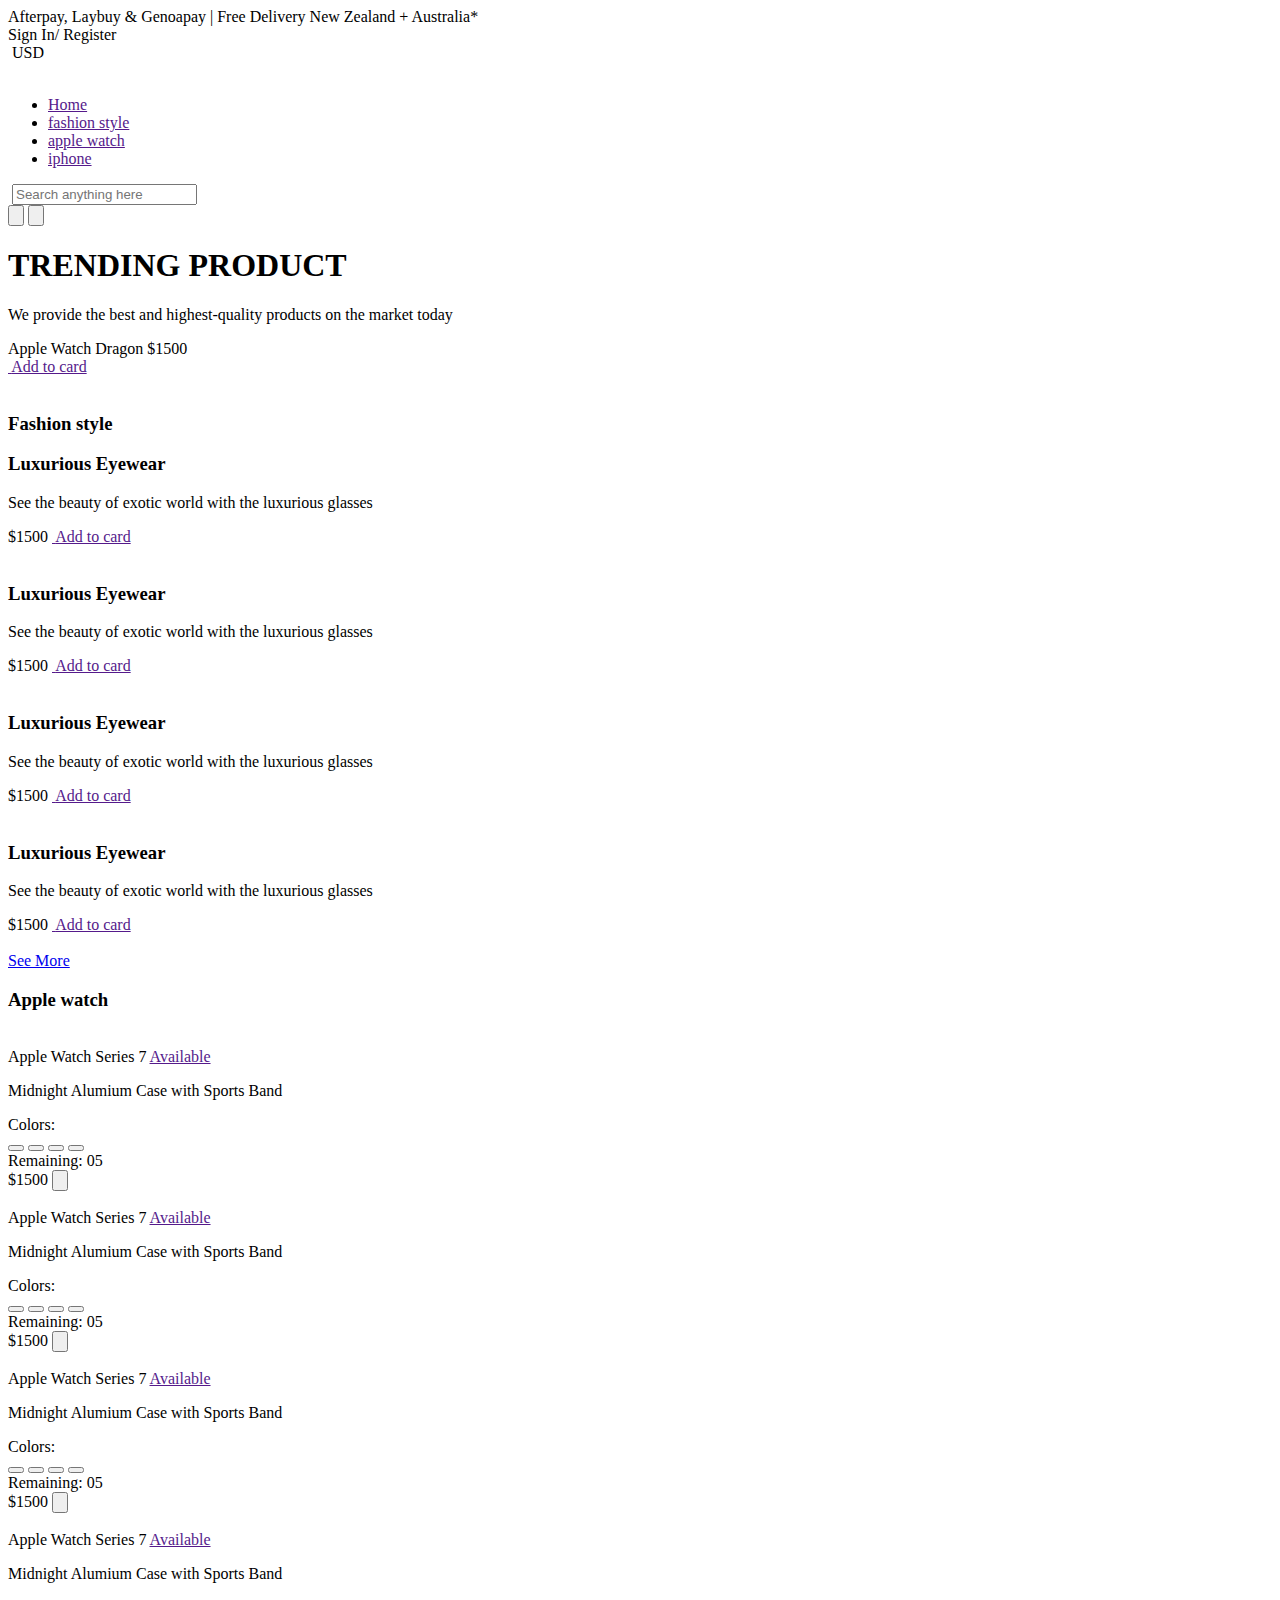
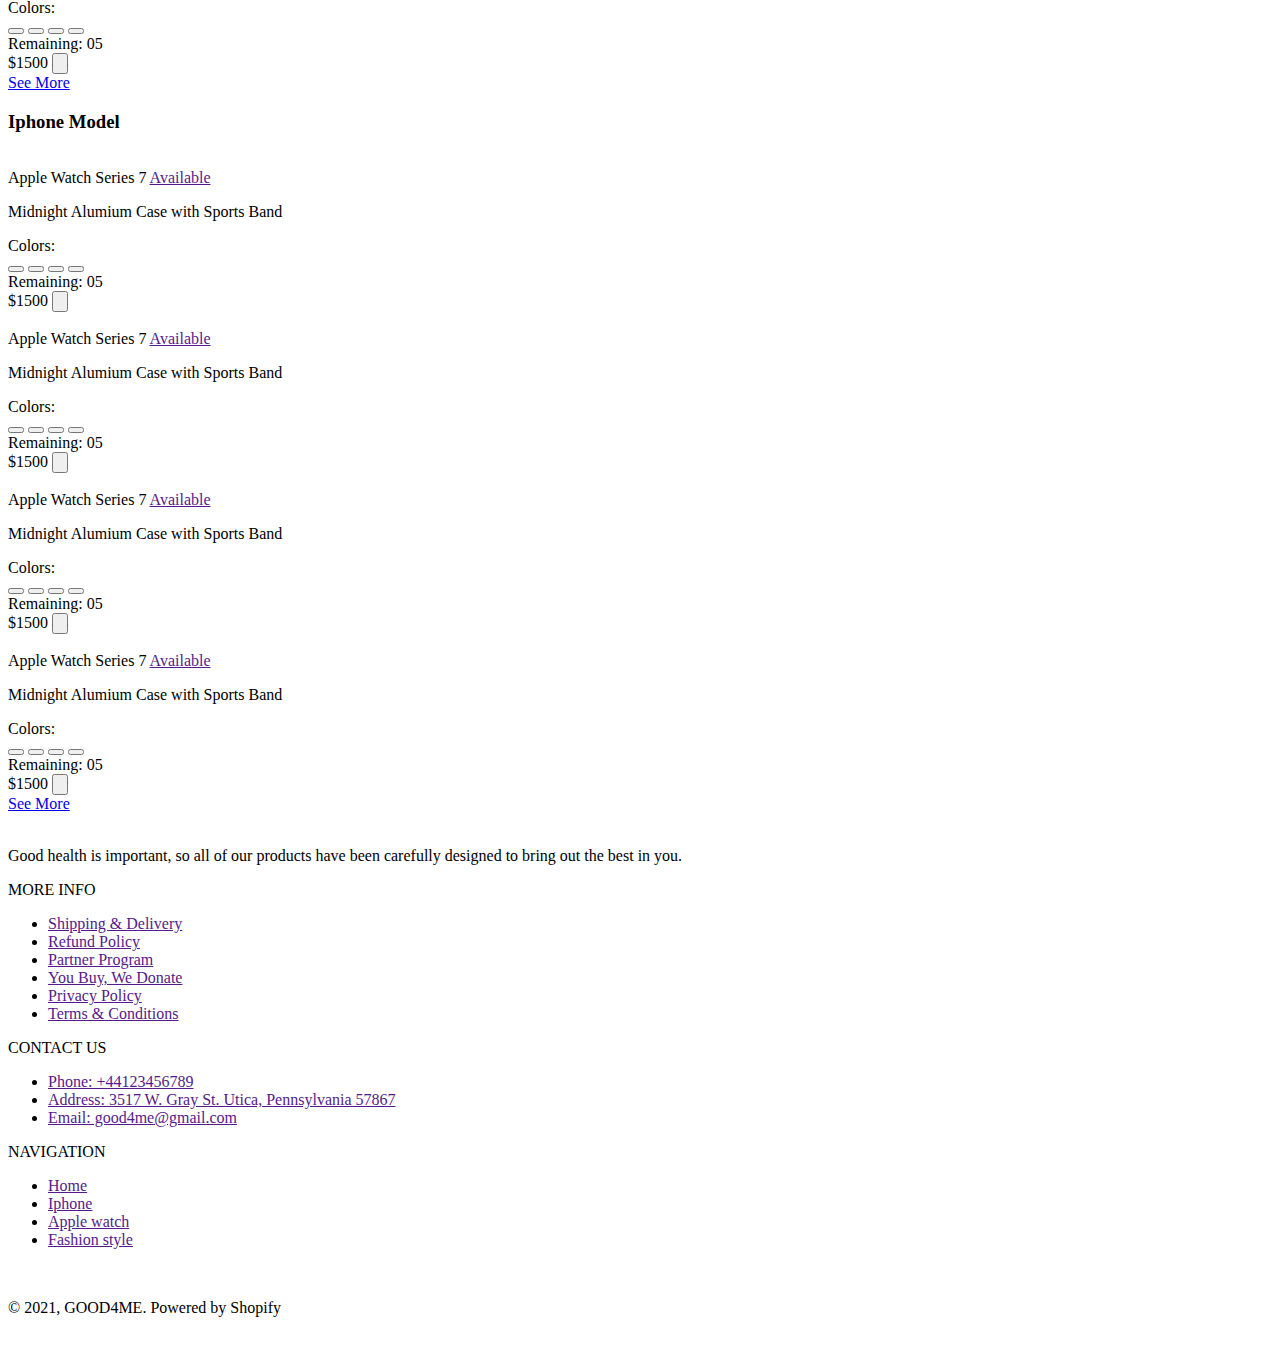
==== index.html @ 27fa1ffb "edit home page icon and class section" ====
<!DOCTYPE html>
<html lang="en">
  <head>
    <meta charset="UTF-8" />
    <meta name="viewport" content="width=device-width, initial-scale=1.0" />
    <title>Document</title>
    <link rel="stylesheet" href="./sass/style/style.css" />
  </head>
  <body>
    <header class="header">
      <div class="header__top">
        <div class="container_fluid">
          <div class="header__wrapper">
            <div class="header__text">
              Afterpay, Laybuy & Genoapay | Free Delivery New Zealand +
              Australia*
            </div>
            <div class="header__auth">
              <div class="header__log">
                <span>Sign In</span>/ <span>Register</span>
              </div>
              <div class="header__language">
                <img srcset="./assets/images/usa.jpg 2x" alt="" />
                <span>USD</span>
                <img srcset="./assets/icons/down.svg" alt="" />
              </div>
            </div>
          </div>
        </div>
      </div>
      <!-- header bottom -->
      <div class="header__bottom">
        <div class="container_fluid">
          <div class="header__bottom_wrapper">
            <div class="header__logo">
              <a href="" class="link_header">
                <img src="./assets/images/logo.png" alt="" />
              </a>
            </div>
            <div class="header__bottom-nav">
              <ul class="nav__header">
                <li><a href="">Home</a></li>
                <li><a href="">fashion style</a></li>
                <li><a href="">apple watch</a></li>
                <li><a href="">iphone</a></li>
              </ul>
            </div>
            <!-- header-bottom cart -->
            <div class="header__bottom-cart">
              <div class="header__bottom-input">
                <img src="./assets/icons/search.svg" alt="" />
                <input
                  type="text"
                  name=""
                  id=""
                  placeholder="Search anything here"
                />
              </div>
              <div class="header__bottom-shop">
                <button class="header__shop btn_card">
                  <img src="./assets/icons/header_shop.svg" alt="" />
                </button>
                <button class="header__conment">
                  <img src="./assets/icons/book_.svg" alt="" />
                </button>
              </div>
            </div>
          </div>
        </div>
      </div>
    </header>
    <!-- main -->
    <main class="main">
      <section class="trending">
        <div class="container">
          <div class="trending__wrapper">
            <div class="trending_content">
              <h1 class="trending_heading">TRENDING PRODUCT</h1>
              <p class="trending_desc">
                We provide the best and highest-quality products on the market
                today
              </p>
              <div class="trending_title">
                <span class="name_trending">Apple Watch Dragon</span>
                <span class="trending_price"> $1500 </span>
              </div>
              <a href="" class="btn btn__addcard">
                <img src="./assets/images/Shape.png" alt="" />
                <span>Add to card</span>
              </a>
            </div>
            <!-- trending image -->
            <div class="trending__image">
              <img src="./assets/images/watch.png" alt="" />
            </div>
          </div>
        </div>
      </section>
      <!-- fashion style -->
      <section class="fashion">
        <div class="container">
          <div class="fashion__heading">
            <h3>Fashion style</h3>
          </div>
          <div class="fashion_thumbs">
            <div class="fashion_thumb">
              <div class="fashion_thumb-content">
                <h3 class="fashion_thumb-title">
                  Luxurious <span>Eyewear</span>
                </h3>
                <p class="fashion_desc">
                  See the beauty of exotic world with the luxurious glasses
                </p>
                <span class="fashion_price">$1500</span>
                <a href="" class="btn btn__addcard">
                  <img src="./assets/images/Shape.png" alt="" />
                  <span>Add to card</span>
                </a>
              </div>
              <div class="fashion_thumb_image">
                <img src="./assets/images/glass.png" alt="" />
              </div>
            </div>
            <div class="fashion_thumb">
              <div class="fashion_thumb-content">
                <h3 class="fashion_thumb-title">
                  Luxurious <span>Eyewear</span>
                </h3>
                <p class="fashion_desc">
                  See the beauty of exotic world with the luxurious glasses
                </p>
                <span class="fashion_price">$1500</span>
                <a href="" class="btn btn__addcard">
                  <img src="./assets/images/Shape.png" alt="" />
                  <span>Add to card</span>
                </a>
              </div>
              <div class="fashion_thumb_image">
                <img src="./assets/images/shoose.png" alt="" />
              </div>
            </div>
            <div class="fashion_thumb">
              <div class="fashion_thumb-content">
                <h3 class="fashion_thumb-title">
                  Luxurious <span>Eyewear</span>
                </h3>
                <p class="fashion_desc">
                  See the beauty of exotic world with the luxurious glasses
                </p>
                <span class="fashion_price">$1500</span>
                <a href="" class="btn btn__addcard">
                  <img src="./assets/images/Shape.png" alt="" />
                  <span>Add to card</span>
                </a>
              </div>
              <div class="fashion_thumb_image">
                <img src="./assets/images/shoose.png" alt="" />
              </div>
            </div>
            <div class="fashion_thumb">
              <div class="fashion_thumb-content">
                <h3 class="fashion_thumb-title">
                  Luxurious <span>Eyewear</span>
                </h3>
                <p class="fashion_desc">
                  See the beauty of exotic world with the luxurious glasses
                </p>
                <span class="fashion_price">$1500</span>
                <a href="" class="btn btn__addcard">
                  <img src="./assets/images/Shape.png" alt="" />
                  <span>Add to card</span>
                </a>
              </div>
              <div class="fashion_thumb_image">
                <img src="./assets/images/glass.png" alt="" />
              </div>
            </div>
          </div>
        </div>
        <div class="see_more_wrapper">
          <div class="container">
            <a href="#!" class="see__more"> See More </a>
          </div>
        </div>
      </section>
      <!-- apple watch  -->
      <section class="apple">
        <div class="container">
          <div class="fashion__heading">
            <h3>Apple watch</h3>
          </div>
          <div class="box_cards">
            <div class="box_card">
              <div class="box_card-image">
                <img src="./assets/images/watch.jpg" alt="" />
              </div>
              <!-- box content -->
              <div class="box_card-content">
                <div class="box_card-name">
                  <span>Apple Watch Series 7</span>
                  <a href="" class="status_card">Available</a>
                </div>
                <p class="box_card-desc">
                  Midnight Alumium Case with Sports Band
                </p>
                <div class="box_card-color">
                  <span>Colors:</span>
                  <div class="box_card-circle">
                    <button class="btn btn__white"></button>
                    <button class="btn btn__green"></button>
                    <button class="btn btn__brown"></button>
                    <button class="btn btn__red"></button>
                  </div>
                </div>
                <div class="box_card-remaining">
                  <span class="box_card-remaining-name">Remaining:</span>
                  <span>05</span>
                </div>
                <div class="box_card-price">
                  <span>$1500</span>
                  <button>
                    <img src="./assets/images/Shape.png" alt="" />
                  </button>
                </div>
              </div>
            </div>
            <div class="box_card">
              <div class="box_card-image">
                <img src="./assets/images/watch.jpg" alt="" />
              </div>
              <!-- box content -->
              <div class="box_card-content">
                <div class="box_card-name">
                  <span>Apple Watch Series 7</span>
                  <a href="" class="status_card">Available</a>
                </div>
                <p class="box_card-desc">
                  Midnight Alumium Case with Sports Band
                </p>
                <div class="box_card-color">
                  <span>Colors:</span>
                  <div class="box_card-circle">
                    <button class="btn btn__white"></button>
                    <button class="btn btn__green"></button>
                    <button class="btn btn__brown"></button>
                    <button class="btn btn__red"></button>
                  </div>
                </div>
                <div class="box_card-remaining">
                  <span class="box_card-remaining-name">Remaining:</span>
                  <span>05</span>
                </div>
                <div class="box_card-price">
                  <span>$1500</span>
                  <button>
                    <img src="./assets/images/Shape.png" alt="" />
                  </button>
                </div>
              </div>
            </div>
            <div class="box_card">
              <div class="box_card-image">
                <img src="./assets/images/watch.jpg" alt="" />
              </div>
              <!-- box content -->
              <div class="box_card-content">
                <div class="box_card-name">
                  <span>Apple Watch Series 7</span>
                  <a href="" class="status_card">Available</a>
                </div>
                <p class="box_card-desc">
                  Midnight Alumium Case with Sports Band
                </p>
                <div class="box_card-color">
                  <span>Colors:</span>
                  <div class="box_card-circle">
                    <button class="btn btn__white"></button>
                    <button class="btn btn__green"></button>
                    <button class="btn btn__brown"></button>
                    <button class="btn btn__red"></button>
                  </div>
                </div>
                <div class="box_card-remaining">
                  <span class="box_card-remaining-name">Remaining:</span>
                  <span>05</span>
                </div>
                <div class="box_card-price">
                  <span>$1500</span>
                  <button>
                    <img src="./assets/images/Shape.png" alt="" />
                  </button>
                </div>
              </div>
            </div>
            <div class="box_card">
              <div class="box_card-image">
                <img src="./assets/images/watch.jpg" alt="" />
              </div>
              <!-- box content -->
              <div class="box_card-content">
                <div class="box_card-name">
                  <span>Apple Watch Series 7</span>
                  <a href="" class="status_card">Available</a>
                </div>
                <p class="box_card-desc">
                  Midnight Alumium Case with Sports Band
                </p>
                <div class="box_card-color">
                  <span>Colors:</span>
                  <div class="box_card-circle">
                    <button class="btn btn__white"></button>
                    <button class="btn btn__green"></button>
                    <button class="btn btn__brown"></button>
                    <button class="btn btn__red"></button>
                  </div>
                </div>
                <div class="box_card-remaining">
                  <span class="box_card-remaining-name">Remaining:</span>
                  <span>05</span>
                </div>
                <div class="box_card-price">
                  <span>$1500</span>
                  <button>
                    <img src="./assets/images/Shape.png" alt="" />
                  </button>
                </div>
              </div>
            </div>
          </div>
        </div>
        <div class="see_more_wrapper">
          <div class="container">
            <a href="#!" class="see__more"> See More </a>
          </div>
        </div>
      </section>
      <!-- section iphone -->
      <section class="apple iphone">
        <div class="container">
          <div class="fashion__heading">
            <h3>Iphone Model</h3>
          </div>
          <div class="box_cards">
            <div class="box_card">
              <div class="box_card-image">
                <img src="./assets/images/iphone13.jpg" alt="" />
              </div>
              <!-- box content -->
              <div class="box_card-content">
                <div class="box_card-name">
                  <span>Apple Watch Series 7</span>
                  <a href="" class="status_card">Available</a>
                </div>
                <p class="box_card-desc">
                  Midnight Alumium Case with Sports Band
                </p>
                <div class="box_card-color">
                  <span>Colors:</span>
                  <div class="box_card-circle">
                    <button class="btn btn__white"></button>
                    <button class="btn btn__green"></button>
                    <button class="btn btn__brown"></button>
                    <button class="btn btn__red"></button>
                  </div>
                </div>
                <div class="box_card-remaining">
                  <span class="box_card-remaining-name">Remaining:</span>
                  <span>05</span>
                </div>
                <div class="box_card-price">
                  <span>$1500</span>
                  <button>
                    <img src="./assets/images/Shape.png" alt="" />
                  </button>
                </div>
              </div>
            </div>
            <div class="box_card">
              <div class="box_card-image">
                <img src="./assets/images/iphone13.jpg" alt="" />
              </div>
              <!-- box content -->
              <div class="box_card-content">
                <div class="box_card-name">
                  <span>Apple Watch Series 7</span>
                  <a href="" class="status_card">Available</a>
                </div>
                <p class="box_card-desc">
                  Midnight Alumium Case with Sports Band
                </p>
                <div class="box_card-color">
                  <span>Colors:</span>
                  <div class="box_card-circle">
                    <button class="btn btn__white"></button>
                    <button class="btn btn__green"></button>
                    <button class="btn btn__brown"></button>
                    <button class="btn btn__red"></button>
                  </div>
                </div>
                <div class="box_card-remaining">
                  <span class="box_card-remaining-name">Remaining:</span>
                  <span>05</span>
                </div>
                <div class="box_card-price">
                  <span>$1500</span>
                  <button>
                    <img src="./assets/images/Shape.png" alt="" />
                  </button>
                </div>
              </div>
            </div>
            <div class="box_card">
              <div class="box_card-image">
                <img src="./assets/images/iphone13.jpg" alt="" />
              </div>
              <!-- box content -->
              <div class="box_card-content">
                <div class="box_card-name">
                  <span>Apple Watch Series 7</span>
                  <a href="" class="status_card">Available</a>
                </div>
                <p class="box_card-desc">
                  Midnight Alumium Case with Sports Band
                </p>
                <div class="box_card-color">
                  <span>Colors:</span>
                  <div class="box_card-circle">
                    <button class="btn btn__white"></button>
                    <button class="btn btn__green"></button>
                    <button class="btn btn__brown"></button>
                    <button class="btn btn__red"></button>
                  </div>
                </div>
                <div class="box_card-remaining">
                  <span class="box_card-remaining-name">Remaining:</span>
                  <span>05</span>
                </div>
                <div class="box_card-price">
                  <span>$1500</span>
                  <button>
                    <img src="./assets/images/Shape.png" alt="" />
                  </button>
                </div>
              </div>
            </div>
            <div class="box_card">
              <div class="box_card-image">
                <img src="./assets/images/iphone13.jpg" alt="" />
              </div>
              <!-- box content -->
              <div class="box_card-content">
                <div class="box_card-name">
                  <span>Apple Watch Series 7</span>
                  <a href="" class="status_card">Available</a>
                </div>
                <p class="box_card-desc">
                  Midnight Alumium Case with Sports Band
                </p>
                <div class="box_card-color">
                  <span>Colors:</span>
                  <div class="box_card-circle">
                    <button class="btn btn__white"></button>
                    <button class="btn btn__green"></button>
                    <button class="btn btn__brown"></button>
                    <button class="btn btn__red"></button>
                  </div>
                </div>
                <div class="box_card-remaining">
                  <span class="box_card-remaining-name">Remaining:</span>
                  <span>05</span>
                </div>
                <div class="box_card-price">
                  <span>$1500</span>
                  <button>
                    <img src="./assets/images/Shape.png" alt="" />
                  </button>
                </div>
              </div>
            </div>
          </div>
        </div>
        <div class="see_more_wrapper">
          <div class="container">
            <a href="#!" class="see__more"> See More </a>
          </div>
        </div>
      </section>
    </main>
    <!-- footer -->
    <footer class="footer">
      <div class="container_fluid">
        <div class="footer_wrapper">
          <div class="footer__col">
            <div class="footer_logo">
              <img src="./assets/images/logo.png" alt="" />
            </div>
            <p class="footer__col-desc">
              Good health is important, so all of our products have been
              carefully designed to bring out the best in you.
            </p>
          </div>
          <div class="footer__col more-info">
              <p>MORE INFO</p> 
            <div class="footer__moreInfo">
              <ul>
                <li><a href="">Shipping & Delivery</a></li>
                <li><a href="">Refund Policy</a></li>
                <li><a href="">Partner Program</a></li>
                <li><a href="">You Buy, We Donate</a></li>
                <li><a href="">Privacy Policy</a></li>
                <li><a href="">Terms & Conditions</a></li>
              </ul>
            </div>
            
          </div>
          <div class="footer__col more-info about-us">
            <p>CONTACT US</p> 
          <div class="footer__moreInfo">
            <ul>
              <li><a href="">Phone: +44123456789</a></li>
              <li><a href="">Address: 3517 W. Gray St. Utica, Pennsylvania 57867</a></li>
              <li><a href="">Email: good4me@gmail.com</a></li>
            </ul>
          </div>
          
        </div>
        <div class="footer__col more-info">
          <p>NAVIGATION</p> 
        <div class="footer__moreInfo">
          <ul>
            <li><a href="">Home</a></li>
            <li><a href="">Iphone</a></li>
            <li><a href="">Apple watch</a></li>
            <li><a href="">Fashion style</a></li>
          </ul>
        </div>
        
      </div>

        </div>
        <div class="footer_bottom">
          <div class="footer_bottom-icon">
            <img src="./assets/images/fb.svg" alt="">
            <img src="./assets/images/ins.svg" alt="">
            <img src="./assets/images/twitter.svg" alt="">
            <img src="./assets/images/p.svg" alt="">
            <img src="./assets/images/ytb.svg" alt="">
          </div>
          <!-- coppyright -->
          <p class="coppyright">
            © 2021, <span>GOOD4ME.</span> Powered by Shopify
          </p>
          <div class="footer_bottom-pay">
            <img src="./assets/images/pay.png" alt="">
          </div>
        </div>
      </div>
    </footer>
  </body>
</html>
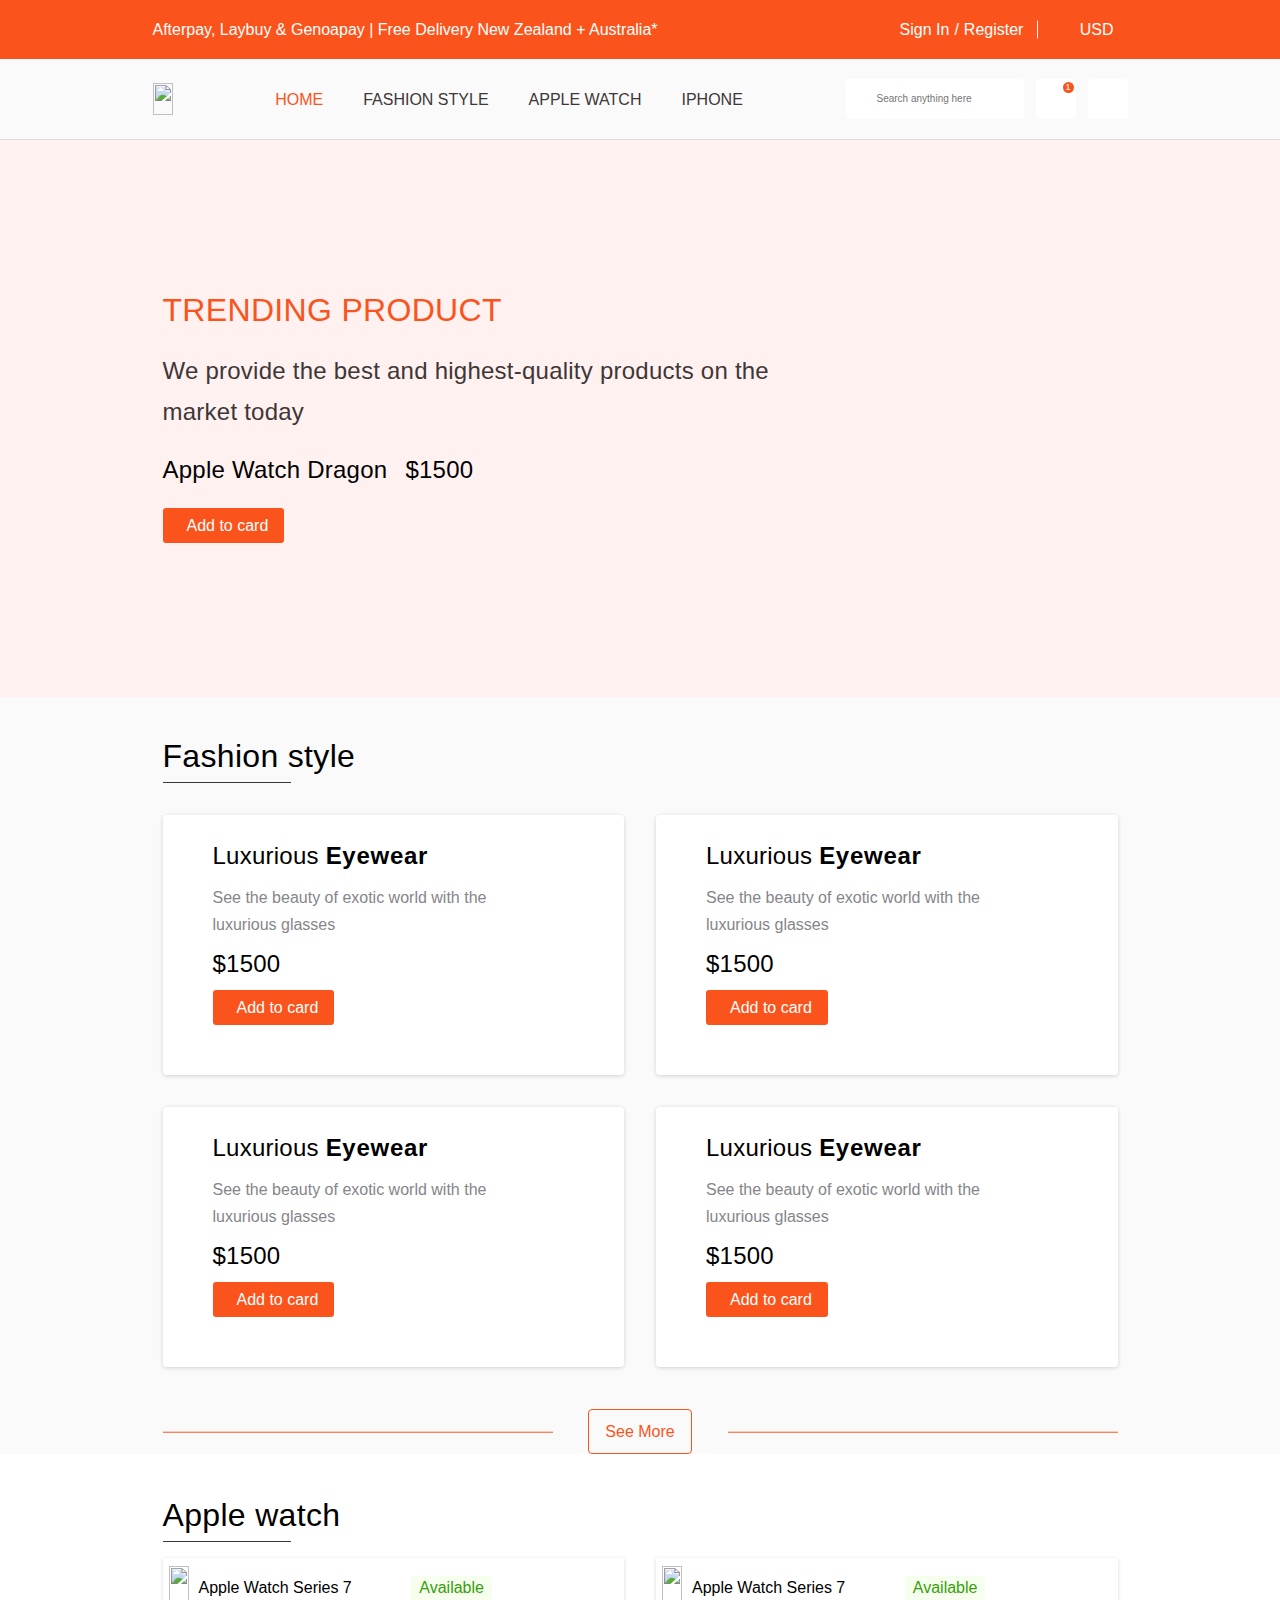
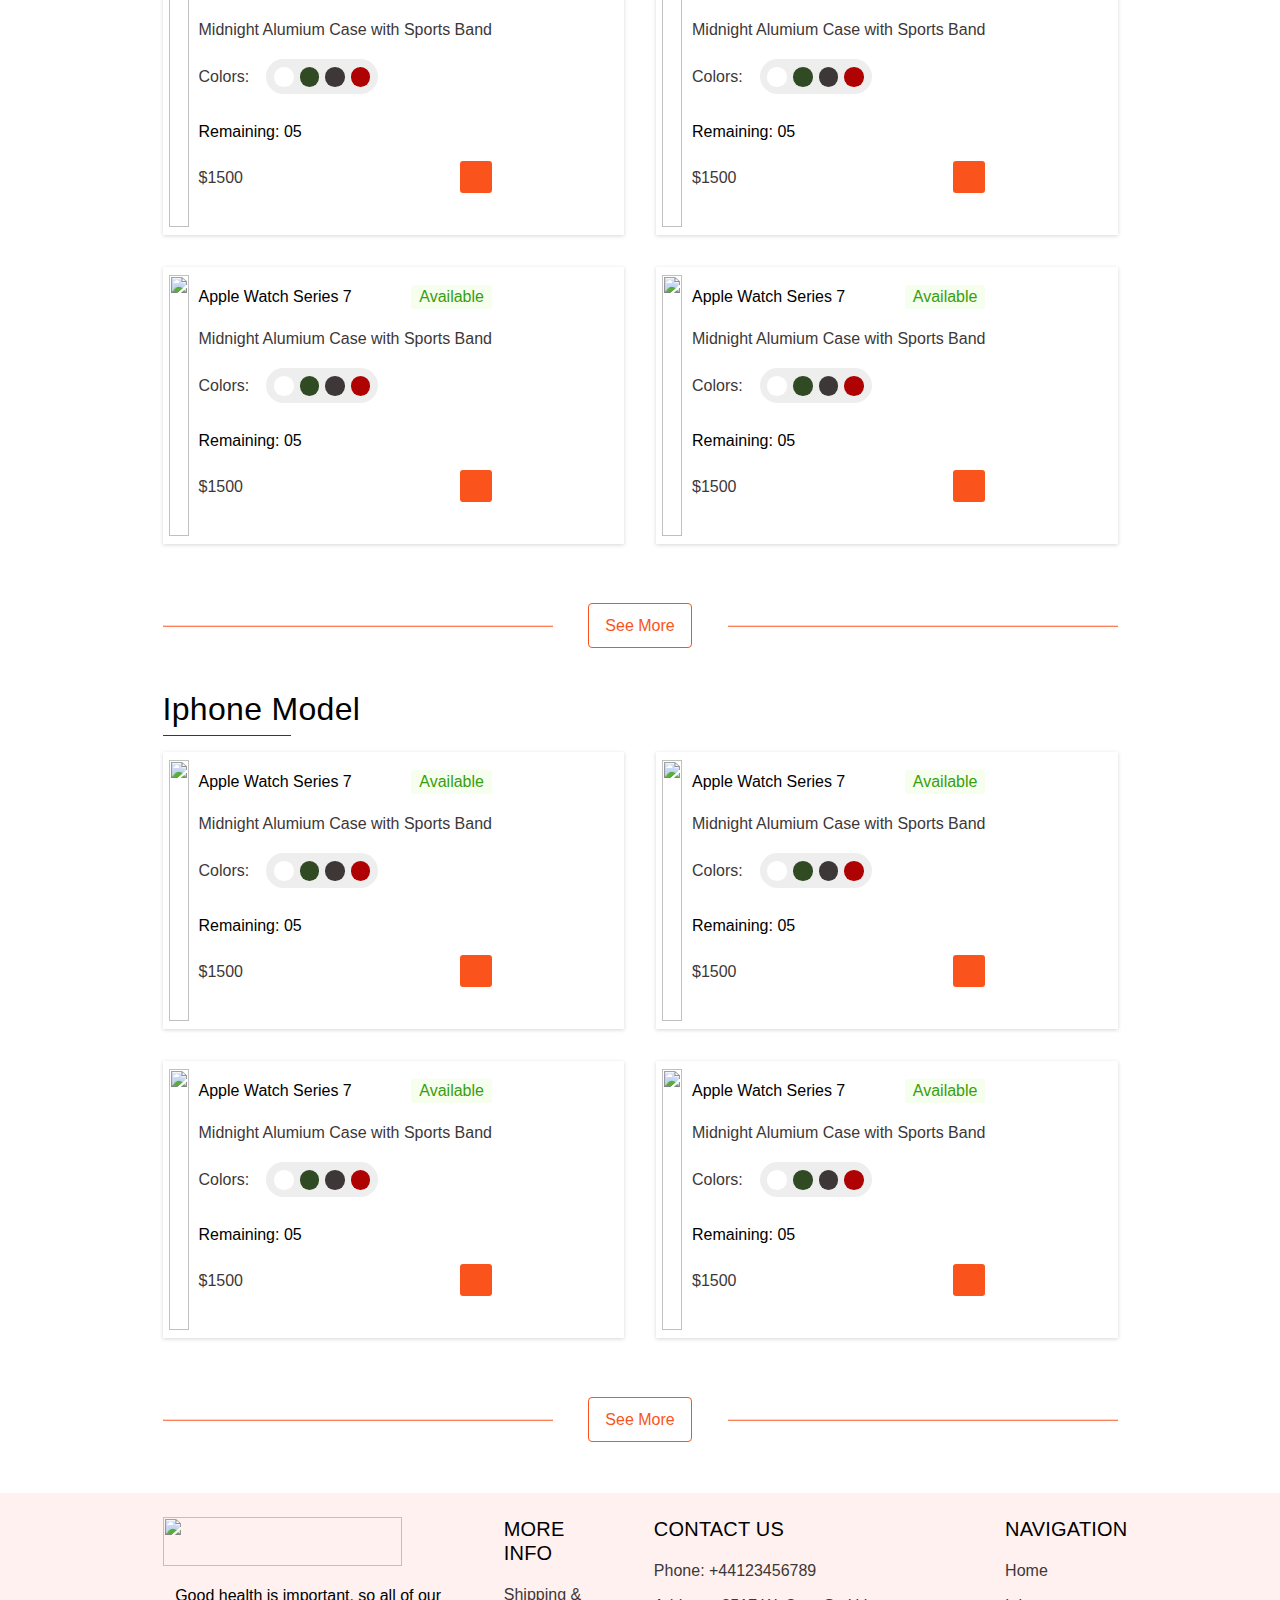
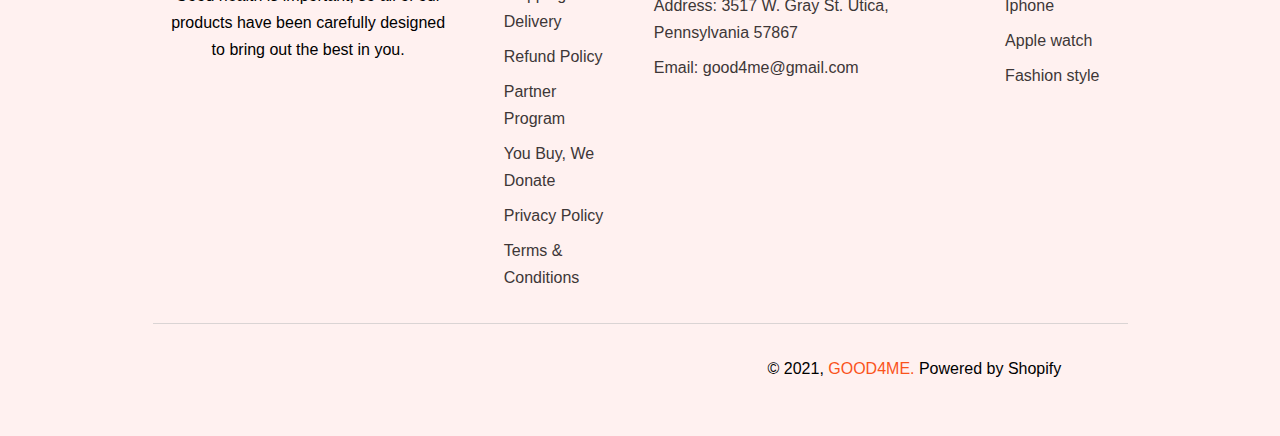
==== commit ac08a0de: "update responsive thumb mobile" ====
--- a/index.html
+++ b/index.html
@@ -3,7 +3,9 @@
   <head>
     <meta charset="UTF-8" />
     <meta name="viewport" content="width=device-width, initial-scale=1.0" />
-    <title>Document</title>
+    <title>GOOD4ME</title>
+    <link rel="icon" href="./assets/icons/header_shop.svg" type="image/x-icon"/>
+
     <link rel="stylesheet" href="./sass/style/style.css" />
   </head>
   <body>
@@ -33,7 +35,7 @@
         <div class="container_fluid">
           <div class="header__bottom_wrapper">
             <div class="header__logo">
-              <a href="" class="link_header">
+              <a href="/index.html" class="link_header">
                 <img src="./assets/images/logo.png" alt="" />
               </a>
             </div>
@@ -48,7 +50,10 @@
             <!-- header-bottom cart -->
             <div class="header__bottom-cart">
               <div class="header__bottom-input">
-                <img src="./assets/icons/search.svg" alt="" />
+                 <a href="/myCard.html">
+                   <img src="./assets/icons/search.svg" alt="" />
+
+                 </a>
                 <input
                   type="text"
                   name=""
@@ -58,10 +63,15 @@
               </div>
               <div class="header__bottom-shop">
                 <button class="header__shop btn_card">
-                  <img src="./assets/icons/header_shop.svg" alt="" />
+                  <a href="/myCard.html">
+                    <img src="./assets/icons/header_shop.svg" alt="" />
+                  </a>
                 </button>
                 <button class="header__conment">
-                  <img src="./assets/icons/book_.svg" alt="" />
+                   <a href="/order.html">
+
+                     <img src="./assets/icons/book_.svg" alt="" />
+                   </a>
                 </button>
               </div>
             </div>
@@ -179,7 +189,7 @@
         </div>
         <div class="see_more_wrapper">
           <div class="container">
-            <a href="#!" class="see__more"> See More </a>
+            <a href="/category.html" class="see__more"> See More </a>
           </div>
         </div>
       </section>
@@ -330,7 +340,7 @@
         </div>
         <div class="see_more_wrapper">
           <div class="container">
-            <a href="#!" class="see__more"> See More </a>
+            <a href="/category.html" class="see__more"> See More </a>
           </div>
         </div>
       </section>
@@ -481,7 +491,7 @@
         </div>
         <div class="see_more_wrapper">
           <div class="container">
-            <a href="#!" class="see__more"> See More </a>
+            <a href="/category.html" class="see__more"> See More </a>
           </div>
         </div>
       </section>
--- a/sass/style/style.css
+++ b/sass/style/style.css
@@ -0,0 +1,1049 @@
+*,
+*:before,
+*:after {
+  box-sizing: border-box; }
+
+* {
+  margin: 0;
+  padding: 0;
+  font: inherit; }
+
+img,
+picture,
+svg,
+video {
+  display: block;
+  max-width: 100%; }
+
+input,
+select,
+textarea {
+  background-color: transparent;
+  outline: none; }
+
+button {
+  cursor: pointer;
+  background-color: transparent;
+  outline: none;
+  border: 0; }
+
+body {
+  font-family: Arial, Helvetica, sans-serif;
+  font-weight: 400;
+  line-height: 1; }
+
+.container_fluid {
+  max-width: 1300px;
+  padding: 0 10px;
+  margin: 0 auto; }
+
+.container {
+  max-width: 1140px;
+  padding: 0 10px;
+  margin: 0 auto; }
+
+.btn__addcard {
+  display: inline-block;
+  background-color: #fa541c;
+  padding: 4px 16px;
+  width: max-content;
+  text-decoration: none;
+  display: flex;
+  border-radius: 3px;
+  align-items: center;
+  gap: 0px 8px; }
+  .btn__addcard > span {
+    font-size: 16px;
+    font-weight: 400;
+    line-height: 27px;
+    letter-spacing: 0em;
+    text-align: left;
+    color: white; }
+
+.see_more_wrapper {
+  width: 100%;
+  text-align: center; }
+  .see_more_wrapper .container {
+    position: relative; }
+    .see_more_wrapper .container::after {
+      position: absolute;
+      content: "";
+      height: 0.555px;
+      width: 40%;
+      background-color: #fa541c;
+      left: 10px;
+      top: 50%;
+      transform: translateY(-50%); }
+    .see_more_wrapper .container::before {
+      position: absolute;
+      content: "";
+      height: 0.555px;
+      width: 40%;
+      background-color: #fa541c;
+      right: 10px;
+      top: 50%;
+      transform: translateY(-50%); }
+  .see_more_wrapper .see__more {
+    display: inline-block;
+    width: max-content;
+    text-transform: capitalize;
+    font-size: 16px;
+    font-weight: 400;
+    line-height: 27px;
+    letter-spacing: 0em;
+    padding: 8px 16px;
+    text-decoration: none;
+    border: 1px solid #fa541c;
+    border-radius: 4px;
+    color: #fa541c;
+    cursor: pointer; }
+
+.btn_sortPage {
+  display: flex;
+  justify-content: center;
+  gap: 8px; }
+  .btn_sortPage .next,
+  .btn_sortPage .prev {
+    background-color: #eeeeee; }
+    .btn_sortPage .next img,
+    .btn_sortPage .prev img {
+      width: 3.9px;
+      height: 7.29px;
+      object-fit: contain; }
+  .btn_sortPage > button {
+    width: 30px;
+    height: 30px;
+    display: flex;
+    justify-content: center;
+    align-items: center;
+    border-radius: 3px; }
+    .btn_sortPage > button > a {
+      display: inline-block;
+      text-decoration: none;
+      color: #3d3737; }
+
+.header__top {
+  padding: 16px 0;
+  background-color: #fa541c; }
+.header__wrapper {
+  display: flex;
+  align-items: center;
+  justify-content: space-between; }
+.header__text {
+  font-size: 16px;
+  font-weight: 400;
+  line-height: calc(27 / 16);
+  letter-spacing: 0em;
+  text-align: left;
+  color: white; }
+.header__auth {
+  display: flex;
+  align-items: center;
+  color: white; }
+.header__log {
+  display: flex;
+  align-items: center;
+  gap: 5px;
+  font-size: 16px;
+  font-weight: 400;
+  line-height: calc(27 / 16);
+  padding-right: 15px;
+  letter-spacing: 0em;
+  text-align: left;
+  position: relative; }
+  .header__log::after {
+    position: absolute;
+    content: "";
+    width: 1px;
+    height: 18.9px;
+    background-color: white;
+    right: 0;
+    top: 50%;
+    transform: translateY(-50%); }
+.header__language {
+  padding-left: 15px;
+  display: flex;
+  align-items: center;
+  gap: 8px; }
+  .header__language > img {
+    width: 18.32px;
+    height: 10.78px;
+    object-fit: cover; }
+  .header__language > img:last-child {
+    width: 6px;
+    height: 2.7px; }
+.header__bottom {
+  padding: 20.16px;
+  background-color: #fafafa;
+  border-bottom: 1px solid #dddddd; }
+  .header__bottom_wrapper {
+    display: flex;
+    align-items: center;
+    justify-content: space-between;
+    color: white; }
+  .header__bottom-nav > ul {
+    display: flex;
+    align-items: center;
+    gap: 40px;
+    list-style: none; }
+    .header__bottom-nav > ul > li:first-child > a {
+      color: #fa541c; }
+    .header__bottom-nav > ul > li > a {
+      font-size: 16px;
+      font-weight: 500;
+      line-height: calc(19 / 16);
+      letter-spacing: 0em;
+      text-align: left;
+      text-decoration: none;
+      text-transform: uppercase;
+      color: #3d3737; }
+  .header__bottom-cart {
+    display: flex;
+    align-items: center; }
+  .header__bottom-input {
+    padding: 0 15px;
+    border-radius: 4px;
+    display: flex;
+    align-items: center;
+    max-width: 215px;
+    width: 100%;
+    height: 40px;
+    gap: 16px;
+    background-color: white;
+    font-size: 10px;
+    font-weight: 400;
+    line-height: 12px;
+    letter-spacing: 0em;
+    text-align: left; }
+    .header__bottom-input > input {
+      border: none; }
+  .header__bottom-shop {
+    padding-left: 12px;
+    display: flex;
+    align-items: center;
+    gap: 12px; }
+    .header__bottom-shop > button {
+      border-radius: 4px;
+      width: 40px;
+      height: 40px;
+      display: flex;
+      align-items: center;
+      justify-content: center;
+      background-color: white; }
+      .header__bottom-shop > button:first-child {
+        position: relative; }
+        .header__bottom-shop > button:first-child::after {
+          position: absolute;
+          content: "1";
+          width: 10.83px;
+          height: 10.83px;
+          top: 3px;
+          font-size: 9px;
+          display: flex;
+          align-items: center;
+          justify-content: center;
+          border-radius: 50%;
+          color: white;
+          right: 2px;
+          background-color: #fa541c; }
+.header__logo > a > img {
+  cursor: pointer;
+  max-width: 148.53px;
+  width: 100%;
+  height: 31.67px;
+  object-fit: cover; }
+
+.trending {
+  background-color: #fff1f0; }
+  .trending__wrapper {
+    display: flex;
+    align-items: center;
+    justify-content: space-between; }
+  .trending_content {
+    padding: 153.98px 0px;
+    max-width: 648px;
+    display: flex;
+    flex-direction: column;
+    row-gap: 24px; }
+  .trending_heading {
+    font-size: 32px;
+    font-weight: 500;
+    line-height: 1;
+    letter-spacing: 0.01em;
+    text-align: left;
+    color: #fa541c; }
+  .trending_desc {
+    font-size: 24px;
+    font-weight: 400;
+    line-height: calc(41 / 24);
+    letter-spacing: 0.01em;
+    text-align: left;
+    color: #3d3737; }
+  .trending_title {
+    display: flex;
+    align-items: center;
+    font-size: 24px;
+    font-weight: 500;
+    line-height: 28px;
+    letter-spacing: 0.01em;
+    text-align: left;
+    gap: 18px; }
+
+.fashion {
+  background-color: #fafafa;
+  padding-top: 40px; }
+  .fashion__heading > h3 {
+    font-size: 32px;
+    font-weight: 500;
+    line-height: calc(38 / 32);
+    letter-spacing: 0.01em;
+    text-align: left;
+    padding-bottom: 8px;
+    position: relative; }
+    .fashion__heading > h3::before {
+      position: absolute;
+      content: "";
+      bottom: 0;
+      left: 0;
+      width: 128px;
+      height: 1px;
+      background-color: #3d3737; }
+  .fashion_thumbs {
+    display: flex;
+    flex-wrap: wrap;
+    justify-content: space-between;
+    row-gap: 32px;
+    margin-top: 32px;
+    margin-bottom: 42px; }
+  .fashion_thumb {
+    position: relative;
+    background-color: #fff;
+    box-shadow: rgba(0, 0, 0, 0.16) 0px 1px 4px;
+    width: calc(50% - 16px);
+    padding: 25px 50px 50px;
+    border-radius: 4px; }
+    .fashion_thumb-content {
+      max-width: 345px;
+      display: flex;
+      flex-direction: column;
+      gap: 12px 0px; }
+      .fashion_thumb-content > h3 {
+        font-size: 24px;
+        font-weight: 500;
+        line-height: 28px;
+        letter-spacing: 0.01em;
+        text-align: left; }
+        .fashion_thumb-content > h3 > span {
+          font-size: 24px;
+          font-weight: 600;
+          line-height: 32px;
+          letter-spacing: 0.03em;
+          text-align: left; }
+      .fashion_thumb-content > p {
+        padding-right: 30px;
+        font-size: 16px;
+        font-weight: 400;
+        line-height: 27px;
+        letter-spacing: 0em;
+        color: #85858a;
+        text-align: left; }
+      .fashion_thumb-content > span {
+        font-size: 24px;
+        font-weight: 500;
+        line-height: 28px;
+        letter-spacing: 0.01em;
+        text-align: left; }
+    .fashion_thumb_image {
+      position: absolute;
+      max-width: 289px;
+      max-height: 234px;
+      bottom: 10%;
+      right: 1px; }
+      .fashion_thumb_image > img {
+        width: 100%; }
+
+.apple {
+  margin-top: 42px; }
+  .apple .box_cards {
+    display: flex;
+    flex-wrap: wrap;
+    width: 100%;
+    margin-bottom: 43px;
+    justify-content: space-between; }
+    .apple .box_cards .box_card {
+      margin: 16px 0;
+      display: flex;
+      padding: 8px 16px 8px 6px;
+      box-shadow: rgba(0, 0, 0, 0.16) 0px 1px 4px;
+      width: calc(50% - 16px); }
+      .apple .box_cards .box_card-image {
+        max-width: 245px;
+        height: 261px; }
+        .apple .box_cards .box_card-image > img {
+          width: 100%;
+          height: 100%;
+          object-fit: cover; }
+      .apple .box_cards .box_card-content {
+        padding: 10px 0px 8px 10px;
+        font-size: 16px;
+        display: flex;
+        flex-direction: column;
+        gap: 16px 0px; }
+      .apple .box_cards .box_card-name {
+        display: flex;
+        align-items: center;
+        justify-content: space-between; }
+        .apple .box_cards .box_card-name > h4 {
+          font-size: 16px;
+          font-weight: 500;
+          line-height: 19px;
+          letter-spacing: 0em;
+          text-align: left; }
+        .apple .box_cards .box_card-name > a {
+          text-decoration: none;
+          color: #389e0d;
+          display: inline-block;
+          width: max-content;
+          padding: 4px 8px;
+          background-color: #f6ffed;
+          border-radius: 3px; }
+      .apple .box_cards .box_card-desc {
+        font-size: 16px;
+        font-weight: 400;
+        line-height: 27px;
+        letter-spacing: 0em;
+        text-align: left;
+        color: #3d3737; }
+      .apple .box_cards .box_card-color {
+        font-weight: 400;
+        line-height: 27px;
+        letter-spacing: 0em;
+        text-align: left;
+        color: #3d3737;
+        display: flex;
+        align-items: center; }
+      .apple .box_cards .box_card-circle {
+        background-color: #eeeeee;
+        margin-left: 17px;
+        gap: 6.04px;
+        display: flex;
+        align-items: center;
+        justify-content: center;
+        padding: 7.75px;
+        border-radius: 30px; }
+        .apple .box_cards .box_card-circle > button.btn {
+          width: 19.61px;
+          height: 19.61px;
+          border-radius: 50%; }
+        .apple .box_cards .box_card-circle .btn__white {
+          background: white; }
+        .apple .box_cards .box_card-circle .btn__green {
+          background-color: #304a23; }
+        .apple .box_cards .box_card-circle .btn__brown {
+          background-color: #3d3737; }
+        .apple .box_cards .box_card-circle .btn__red {
+          background-color: #af0303; }
+      .apple .box_cards .box_card-remaining {
+        margin-top: 14px; }
+      .apple .box_cards .box_card-price {
+        display: flex;
+        align-items: center;
+        justify-content: space-between;
+        margin-top: 5px; }
+        .apple .box_cards .box_card-price > span {
+          font-weight: 400;
+          line-height: 27px;
+          letter-spacing: 0em;
+          text-align: left;
+          color: #3d3737; }
+        .apple .box_cards .box_card-price > button {
+          width: 32px;
+          height: 32px;
+          border-radius: 3px;
+          background-color: #fa541c;
+          display: flex;
+          align-items: center;
+          justify-content: center; }
+
+.footer {
+  margin-top: 51px;
+  padding-top: 24px;
+  background-color: #fff1f0; }
+  .footer_wrapper {
+    display: flex;
+    padding-bottom: 32px;
+    border-bottom: 1px solid #dad4d4; }
+  .footer__col:first-child {
+    max-width: 424.25px; }
+    .footer__col:first-child .footer_logo {
+      max-width: 239.45px;
+      height: 48.73px;
+      margin-left: 10px; }
+      .footer__col:first-child .footer_logo > img {
+        width: 100%;
+        height: 100%; }
+    .footer__col:first-child .footer__col-desc {
+      margin-top: 16px;
+      font-size: 16px;
+      font-weight: 400;
+      line-height: 27px;
+      letter-spacing: 0em;
+      text-align: center;
+      padding: 0 10px; }
+  .footer .more-info {
+    margin-left: 40px; }
+    .footer .more-info > p {
+      font-size: 20px;
+      font-weight: 500;
+      line-height: 24px;
+      letter-spacing: 0.01em;
+      text-align: left; }
+    .footer .more-info .footer__moreInfo {
+      margin-top: 16px; }
+      .footer .more-info .footer__moreInfo > ul {
+        display: flex;
+        flex-direction: column;
+        row-gap: 8px;
+        list-style: none; }
+        .footer .more-info .footer__moreInfo > ul > li > a {
+          font-size: 16px;
+          font-weight: 400;
+          line-height: 27px;
+          letter-spacing: 0em;
+          text-align: left;
+          color: #3d3737;
+          text-decoration: none; }
+  .footer .about-us {
+    max-width: 424.25px;
+    width: 100%; }
+  .footer_bottom {
+    padding-top: 36.5px;
+    padding-bottom: 59.6px;
+    padding-left: 20px;
+    display: flex;
+    align-items: center; }
+    .footer_bottom-icon {
+      display: flex;
+      align-items: center;
+      gap: 19.52px; }
+    .footer_bottom > p {
+      margin-left: auto;
+      padding-right: 66.25px; }
+      .footer_bottom > p > span {
+        color: #fa541c; }
+
+.category {
+  background-color: #fafafa;
+  padding-top: 40px; }
+  .category_wrapper {
+    display: flex; }
+  .category_navbar {
+    width: 295px;
+    padding: 16px;
+    background-color: white; }
+  .category_filter {
+    display: flex;
+    align-items: center;
+    gap: 8px; }
+    .category_filter > p {
+      font-size: 16px;
+      font-weight: 500;
+      line-height: 19px;
+      letter-spacing: 0em;
+      text-align: left; }
+    .category_filter > img {
+      width: 24px;
+      height: 24px;
+      object-fit: cover; }
+    .category_filter-item {
+      padding: 24px 0;
+      border-bottom: 1px solid #eeeeee; }
+    .category_filter-search > span {
+      font-size: 18px; }
+    .category_filter-search > input {
+      margin-top: 16px;
+      width: 100%;
+      border: none;
+      padding: 20px 6px;
+      background-color: #fafafa;
+      border-radius: 4px;
+      color: #85858a; }
+    .category_filter-search .items_search {
+      display: flex;
+      align-items: center; }
+      .category_filter-search .items_search .item-search {
+        background-color: #fff8f6;
+        display: flex;
+        align-items: center;
+        gap: 4px;
+        margin-top: 16px;
+        padding: 4px 12px 4px 12px;
+        color: #fa541c;
+        border-radius: 30px; }
+        .category_filter-search .items_search .item-search > span {
+          font-size: 10px; }
+    .category_filter-search .checks_filter {
+      margin-top: 16px;
+      display: flex;
+      flex-direction: column;
+      row-gap: 16px; }
+      .category_filter-search .checks_filter .check_filter {
+        display: flex;
+        align-items: center;
+        gap: 8px; }
+        .category_filter-search .checks_filter .check_filter > input {
+          width: 16px;
+          height: 16px;
+          border-radius: 8px; }
+        .category_filter-search .checks_filter .check_filter > span {
+          font-size: 14px;
+          font-weight: 400;
+          line-height: 16px;
+          letter-spacing: 0em;
+          text-align: left;
+          color: #3d3737; }
+    .category_filter-search .filter_price {
+      margin-top: 16px;
+      color: #3d3737;
+      display: flex;
+      align-items: center; }
+      .category_filter-search .filter_price > span:first-of-type {
+        padding-right: 8px; }
+      .category_filter-search .filter_price > span:last-of-type {
+        padding-left: 16px;
+        padding-right: 8; }
+      .category_filter-search .filter_price input {
+        width: 60px;
+        height: 40px;
+        border-radius: 6px;
+        border: 1px solid #dddddd;
+        display: flex;
+        align-items: center;
+        justify-content: center;
+        padding: 20px; }
+        .category_filter-search .filter_price input:last-of-type {
+          margin-left: 8px; }
+  .category_products {
+    width: calc(100% - 295px);
+    margin-left: 16px;
+    flex: 1; }
+    .category_products .apple {
+      margin: 0; }
+    .category_products .box_card-image {
+      max-width: 152px;
+      max-height: 162px; }
+      .category_products .box_card-image > img {
+        width: 100%;
+        height: 100%; }
+    .category_products .apple .box_cards .box_card-content {
+      gap: 8px 0px;
+      flex: 1; }
+    .category_products .apple .box_cards .box_card {
+      margin: 8px 8px; }
+
+.main_payment {
+  background-color: #fafafa; }
+
+.payment {
+  padding-top: 100px;
+  padding-bottom: 100px; }
+  .payment_wrapper {
+    max-width: 700px;
+    background-color: #ffffff;
+    border-radius: 8px;
+    margin: 0 auto; }
+  .payment_box {
+    width: 100%;
+    padding: 40px; }
+    .payment_box .payment_backHome {
+      width: 100%;
+      margin: 0 auto;
+      display: flex;
+      justify-content: center; }
+    .payment_box .payment_back {
+      padding: 8px 16px 8px 16px;
+      border-radius: 4px;
+      border: 1px;
+      color: #fa541c;
+      text-decoration: none;
+      display: inline-block;
+      border: 1px solid #fa541c;
+      margin-top: 40px;
+      font-size: 16px;
+      font-weight: 400;
+      line-height: 27px;
+      letter-spacing: 0em; }
+  .payment_title {
+    text-align: center; }
+    .payment_title > img {
+      margin: 0 auto;
+      width: 80px;
+      height: 40px; }
+    .payment_title > h2 {
+      padding-top: 16px;
+      font-size: 32px;
+      font-weight: 500;
+      line-height: calc(38 / 32);
+      color: #fa541c;
+      letter-spacing: 0.01em; }
+    .payment_title > p {
+      padding-top: 8px;
+      font-size: 16px;
+      font-weight: 400;
+      line-height: 27px;
+      letter-spacing: 0em; }
+  .payment_details {
+    margin-top: 16px;
+    padding: 16px;
+    box-shadow: rgba(0, 0, 0, 0.1) 0px 4px 12px;
+    width: 100%; }
+    .payment_details > h3 {
+      font-size: 16px;
+      font-weight: 500;
+      line-height: 19px;
+      letter-spacing: 0em;
+      text-align: left;
+      padding-bottom: 16px;
+      border-bottom: 1px solid #adabab; }
+    .payment_details-order {
+      display: flex;
+      padding: 16px 0; }
+      .payment_details-order > span:first-child {
+        width: 40%;
+        font-size: 16px;
+        font-weight: 500;
+        line-height: 19px; }
+      .payment_details-order > span:last-child {
+        font-size: 16px;
+        font-weight: 500;
+        line-height: 19px;
+        width: 60%; }
+    .payment_details-title {
+      color: #3d3737; }
+
+.main_order {
+  padding-top: 75px; }
+  .main_order .order_history {
+    font-size: 24px;
+    font-weight: 500;
+    line-height: 28px;
+    letter-spacing: 0.01em;
+    text-align: left;
+    padding-bottom: 32px;
+    border-bottom: 1px solid #eee; }
+  .main_order .order_boxs {
+    margin-top: 32px;
+    padding: 16px;
+    background-color: #fff; }
+  .main_order .order_no {
+    padding: 16px; }
+    .main_order .order_no-title {
+      display: flex;
+      align-items: center;
+      font-size: 24px;
+      font-weight: 500;
+      line-height: 28px;
+      letter-spacing: 0.01em;
+      color: #3c4242;
+      gap: 14.53px; }
+  .main_order .order_desc {
+    padding-top: 10px;
+    font-size: 16px;
+    font-weight: 400;
+    line-height: calc(27 / 16);
+    letter-spacing: 0em;
+    color: #85858a; }
+  .main_order .order_list {
+    display: flex;
+    flex-direction: column;
+    gap: 24px;
+    padding-top: 16px;
+    border-top: 1px solid #eee; }
+  .main_order .order-item {
+    display: flex;
+    align-items: center;
+    justify-content: space-between;
+    padding: 8px 16px;
+    box-shadow: rgba(0, 0, 0, 0.06) 0px 4px 12px; }
+  .main_order .order-thumb {
+    align-items: center;
+    display: flex;
+    gap: 32px; }
+    .main_order .order-thumb > img {
+      width: 75px;
+      height: 75px;
+      object-fit: cover; }
+    .main_order .order-thumb .order_content {
+      font-size: 14px;
+      font-weight: 400;
+      line-height: 16px;
+      color: #334155;
+      letter-spacing: 0em;
+      text-align: left;
+      display: flex;
+      flex-direction: column;
+      gap: 4px 0px; }
+    .main_order .order-thumb .order_price {
+      color: #334155; }
+
+.main_mycard {
+  background: #fafafa; }
+
+.mycard {
+  padding-top: 40.8px; }
+  .mycard_items {
+    width: 840px; }
+  .mycard_infomation {
+    flex: 1;
+    background-color: #fff;
+    margin-top: 16px; }
+  .mycard_heading {
+    display: flex;
+    align-items: center;
+    justify-content: space-between;
+    font-size: 24px;
+    font-weight: 500;
+    line-height: 28px;
+    letter-spacing: 0.01em;
+    padding-bottom: 40px;
+    border-bottom: 1px solid #eee;
+    text-align: left; }
+    .mycard_heading > span {
+      color: #fa541c; }
+  .mycard_infomation {
+    padding: 16px; }
+    .mycard_infomation > a {
+      font-size: 20px;
+      font-weight: 500;
+      line-height: 24px;
+      letter-spacing: 0.01em;
+      width: 100%;
+      padding: 8px 0;
+      display: flex;
+      align-items: center;
+      justify-content: center;
+      background-color: #fa541c;
+      color: #fff;
+      text-decoration: none;
+      margin-top: 16px;
+      border-radius: 3px; }
+    .mycard_infomation .note_infomation {
+      display: flex;
+      padding-top: 23px;
+      flex-direction: column; }
+      .mycard_infomation .note_infomation > span {
+        font-size: 16px;
+        font-weight: 400;
+        line-height: 27px;
+        letter-spacing: 0em;
+        text-align: left; }
+      .mycard_infomation .note_infomation > textarea {
+        margin-top: 16px;
+        border: 1px solid #eee;
+        resize: none; }
+    .mycard_infomation-content {
+      display: flex;
+      flex-direction: column;
+      row-gap: 8px;
+      padding-bottom: 16px;
+      border-bottom: 1px solid #eee; }
+      .mycard_infomation-content .total_amount {
+        padding-top: 16px;
+        display: flex;
+        justify-content: space-between; }
+        .mycard_infomation-content .total_amount:last-child > span:last-child {
+          color: #fa541c;
+          font-size: 16px;
+          font-weight: 500;
+          line-height: 19px;
+          letter-spacing: 0em;
+          text-align: left; }
+        .mycard_infomation-content .total_amount > span.key_total_amount {
+          font-size: 16px;
+          font-weight: 500;
+          line-height: 19px;
+          letter-spacing: 0em;
+          text-align: left;
+          color: #3d3737; }
+    .mycard_infomation > h3 {
+      font-size: 20px;
+      font-weight: 500;
+      line-height: 24px;
+      letter-spacing: 0.01em;
+      text-align: left;
+      color: #3d3737;
+      padding-bottom: 16px;
+      border-bottom: 1px solid #eee;
+      background-color: #fff; }
+  .mycard_price {
+    font-size: 16px;
+    color: #3d3737;
+    font-weight: 500;
+    line-height: 19px;
+    letter-spacing: 0em;
+    text-align: left; }
+  .mycard_count {
+    display: flex;
+    align-items: center;
+    gap: 7px; }
+    .mycard_count .prev_mycard {
+      background-color: #ccc;
+      color: black; }
+    .mycard_count .next_mycard {
+      background-color: black;
+      color: #fff; }
+    .mycard_count > button {
+      width: 24px;
+      height: 24px;
+      border-radius: 3px;
+      display: flex;
+      justify-content: center;
+      align-items: center; }
+  .mycard_wrapper {
+    width: 100%;
+    margin-top: 16px;
+    display: flex;
+    gap: 0px 32px; }
+  .mycard-item {
+    background-color: #fff;
+    width: 100%;
+    margin-top: 16px;
+    padding: 8px 16px;
+    display: flex;
+    align-items: center;
+    gap: 0px 79px; }
+    .mycard-item-checked {
+      display: flex;
+      align-items: center; }
+      .mycard-item-checked > input {
+        width: 24px;
+        height: 24px;
+        border-radius: 6px;
+        opacity: 1; }
+    .mycard-item-thumb {
+      display: flex;
+      align-items: center;
+      margin-left: 18px; }
+      .mycard-item-thumb > img {
+        width: 75px;
+        height: 75px;
+        object-fit: cover; }
+      .mycard-item-thumb-content {
+        margin-left: 16px;
+        font-size: 16px;
+        font-weight: 500;
+        line-height: 19px;
+        letter-spacing: 0em;
+        text-align: left; }
+        .mycard-item-thumb-content > span {
+          font-size: 14px;
+          font-weight: 400;
+          line-height: 16px;
+          letter-spacing: 0em;
+          text-align: left;
+          color: #85858a;
+          margin-top: 4px; }
+
+@media screen and (max-width: 1367px) {
+  .container {
+    max-width: 975px; }
+
+  .container_fluid {
+    max-width: 995px; }
+
+  .footer__col:first-child {
+    max-width: 311.25px; }
+
+  .footer .about-us {
+    max-width: 311.25px; } }
+@media screen and (max-width: 1023px) {
+  .container {
+    max-width: 830px; }
+
+  .fashion_thumbs {
+    display: block; }
+
+  .fashion_thumb, .apple .box_cards .box_card {
+    width: 100%;
+    margin-bottom: 20px; }
+
+  .apple .box_cards .box_card-content {
+    flex: 1; }
+
+  .header__top {
+    display: none; }
+
+  .header__bottom-nav > ul {
+    display: none; }
+
+  .apple .box_cards {
+    display: block; } }
+@media screen and (max-width: 820px) {
+  .footer_wrapper {
+    display: block; }
+
+  .coppyright {
+    display: none; }
+
+  .trending__wrapper {
+    display: block; }
+
+  .header__bottom-input {
+    display: none; }
+
+  .fashion_thumb_image {
+    position: absolute;
+    max-width: 151px;
+    max-height: 219px;
+    bottom: 14%;
+    right: 1px; }
+
+  .see_more_wrapper .container::before {
+    position: absolute;
+    content: "";
+    height: 0.555px;
+    width: 30%;
+    background-color: #fa541c;
+    right: 10px;
+    top: 50%;
+    transform: translateY(-50%); }
+
+  .see_more_wrapper .container::after {
+    position: absolute;
+    content: "";
+    height: 0.555px;
+    width: 30%;
+    background-color: #fa541c;
+    left: 10px;
+    top: 50%;
+    transform: translateY(-50%); }
+
+  .footer .more-info {
+    margin-top: 30px; }
+
+  .trending_desc, .trending_title {
+    font-size: 18px; }
+
+  .trending_content {
+    padding: 73px 0px; }
+
+  .apple .box_cards .box_card-content {
+    padding: 10px 0px 8px 10px;
+    font-size: 16px;
+    display: flex;
+    flex-direction: column;
+    gap: 5px 0px; }
+
+  .apple .box_cards .box_card-image {
+    max-width: 245px;
+    height: 216px; }
+
+  .apple .box_cards .box_card-circle {
+    padding: 5.75px; }
+
+  .footer {
+    margin-top: 36px;
+    padding-top: 24px;
+    background-color: #fff1f0; } }
+
+/*# sourceMappingURL=style.css.map */
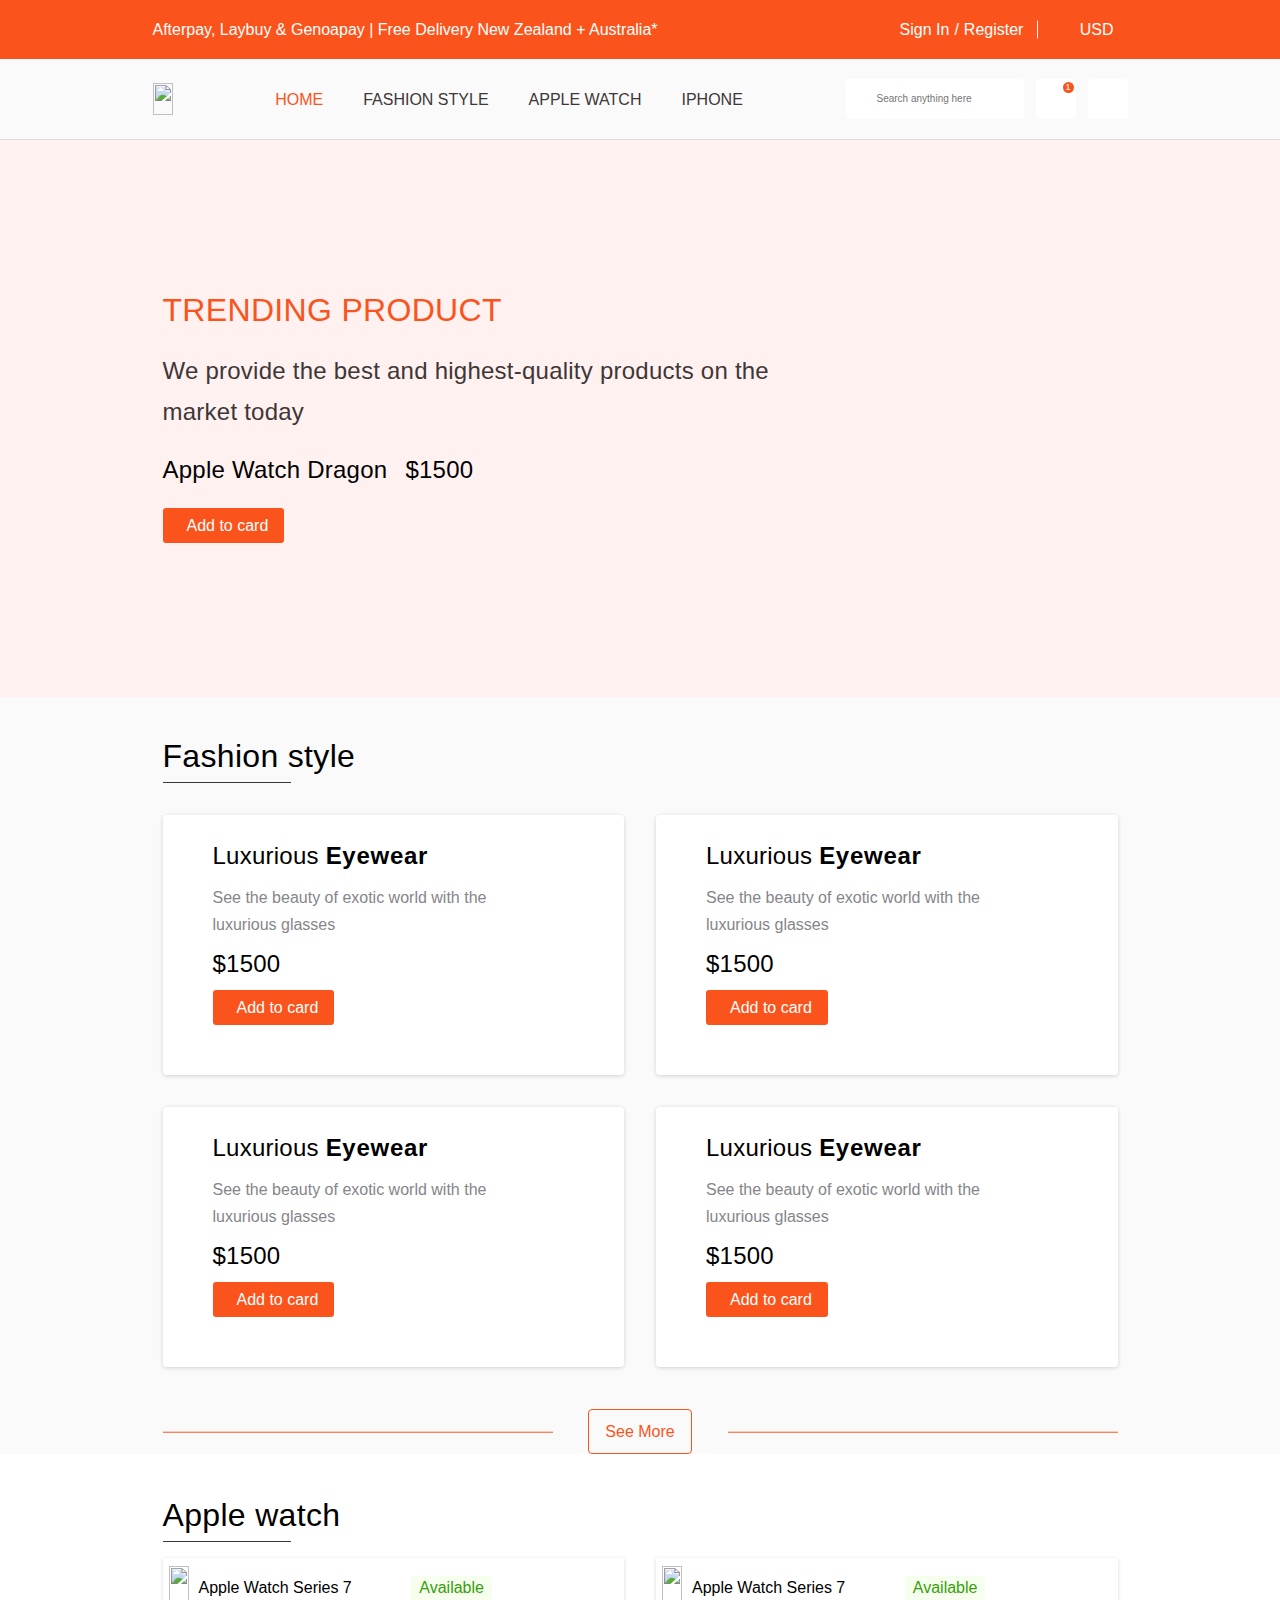
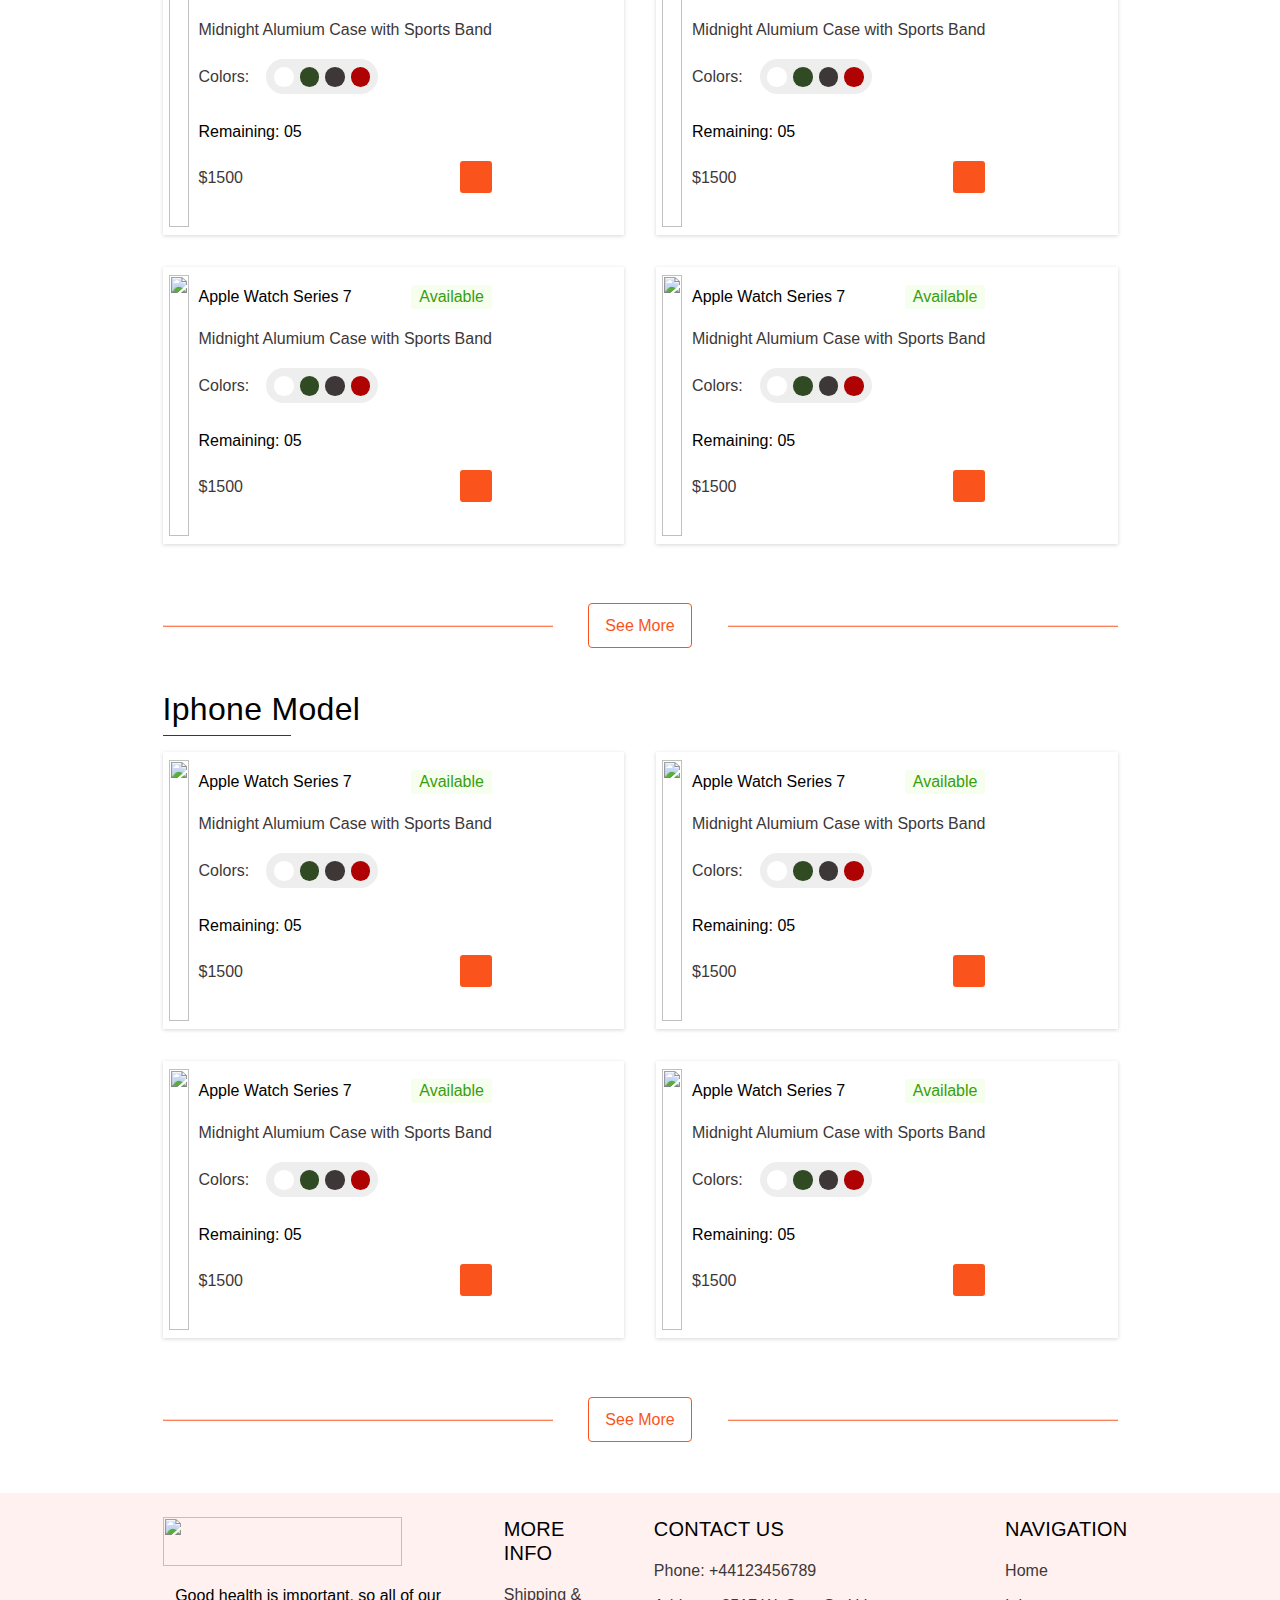
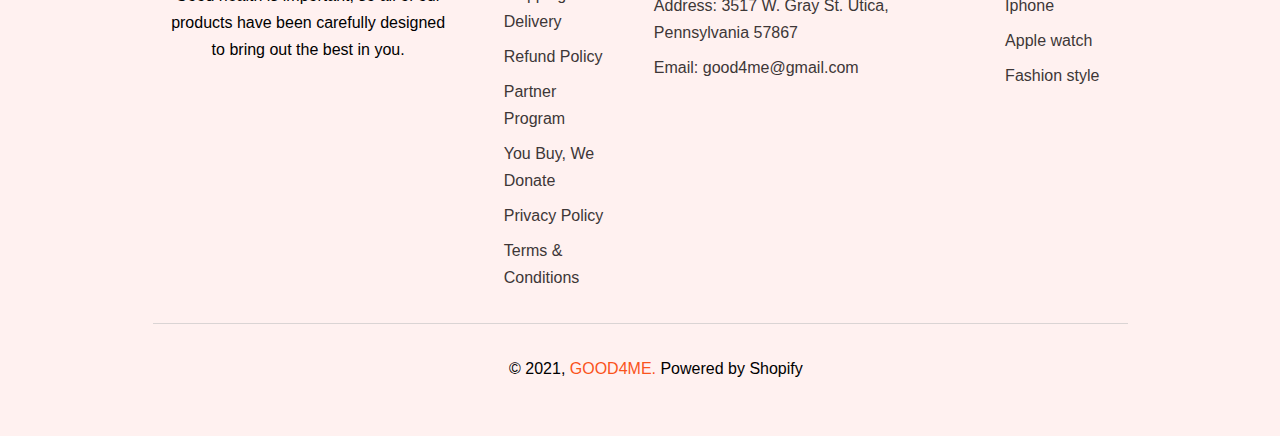
==== commit 86123a9f: "update footer responsive" ====
--- a/index.html
+++ b/index.html
@@ -41,10 +41,10 @@
             </div>
             <div class="header__bottom-nav">
               <ul class="nav__header">
-                <li><a href="">Home</a></li>
-                <li><a href="">fashion style</a></li>
-                <li><a href="">apple watch</a></li>
-                <li><a href="">iphone</a></li>
+                <li><a href="#">Home</a></li>
+                <li><a href="#fanshion">fashion style</a></li>
+                <li><a href="#apple">apple watch</a></li>
+                <li><a href="#iphone">iphone</a></li>
               </ul>
             </div>
             <!-- header-bottom cart -->
@@ -107,7 +107,7 @@
         </div>
       </section>
       <!-- fashion style -->
-      <section class="fashion">
+      <section class="fashion" id="fashion">
         <div class="container">
           <div class="fashion__heading">
             <h3>Fashion style</h3>
--- a/sass/style/style.css
+++ b/sass/style/style.css
@@ -531,6 +531,8 @@
       padding-right: 66.25px; }
       .footer_bottom > p > span {
         color: #fa541c; }
+    .footer_bottom-pay {
+      margin-left: auto; }
 
 .category {
   background-color: #fafafa;
@@ -963,7 +965,8 @@
   .fashion_thumbs {
     display: block; }
 
-  .fashion_thumb, .apple .box_cards .box_card {
+  .fashion_thumb,
+  .apple .box_cards .box_card {
     width: 100%;
     margin-bottom: 20px; }
 
@@ -1021,7 +1024,8 @@
   .footer .more-info {
     margin-top: 30px; }
 
-  .trending_desc, .trending_title {
+  .trending_desc,
+  .trending_title {
     font-size: 18px; }
 
   .trending_content {
@@ -1044,6 +1048,33 @@
   .footer {
     margin-top: 36px;
     padding-top: 24px;
-    background-color: #fff1f0; } }
+    background-color: #fff1f0; }
+
+  .footer_bottom-pay {
+    margin-left: auto;
+    width: 200px; }
+    .footer_bottom-pay > img {
+      height: 30px; }
+
+  .mycard_wrapper {
+    display: block; }
+
+  .mycard_priceTotal,
+  .mycard_priceTotal,
+  .mycard_count,
+  .mycard_price {
+    display: none; }
+
+  .mycard_items {
+    max-width: 369px; }
+
+  .category_navbar {
+    display: none; }
+
+  .trending__image > img {
+    margin: 0 auto; }
+
+  .fashion_thumb {
+    padding: 24px; } }
 
 /*# sourceMappingURL=style.css.map */
